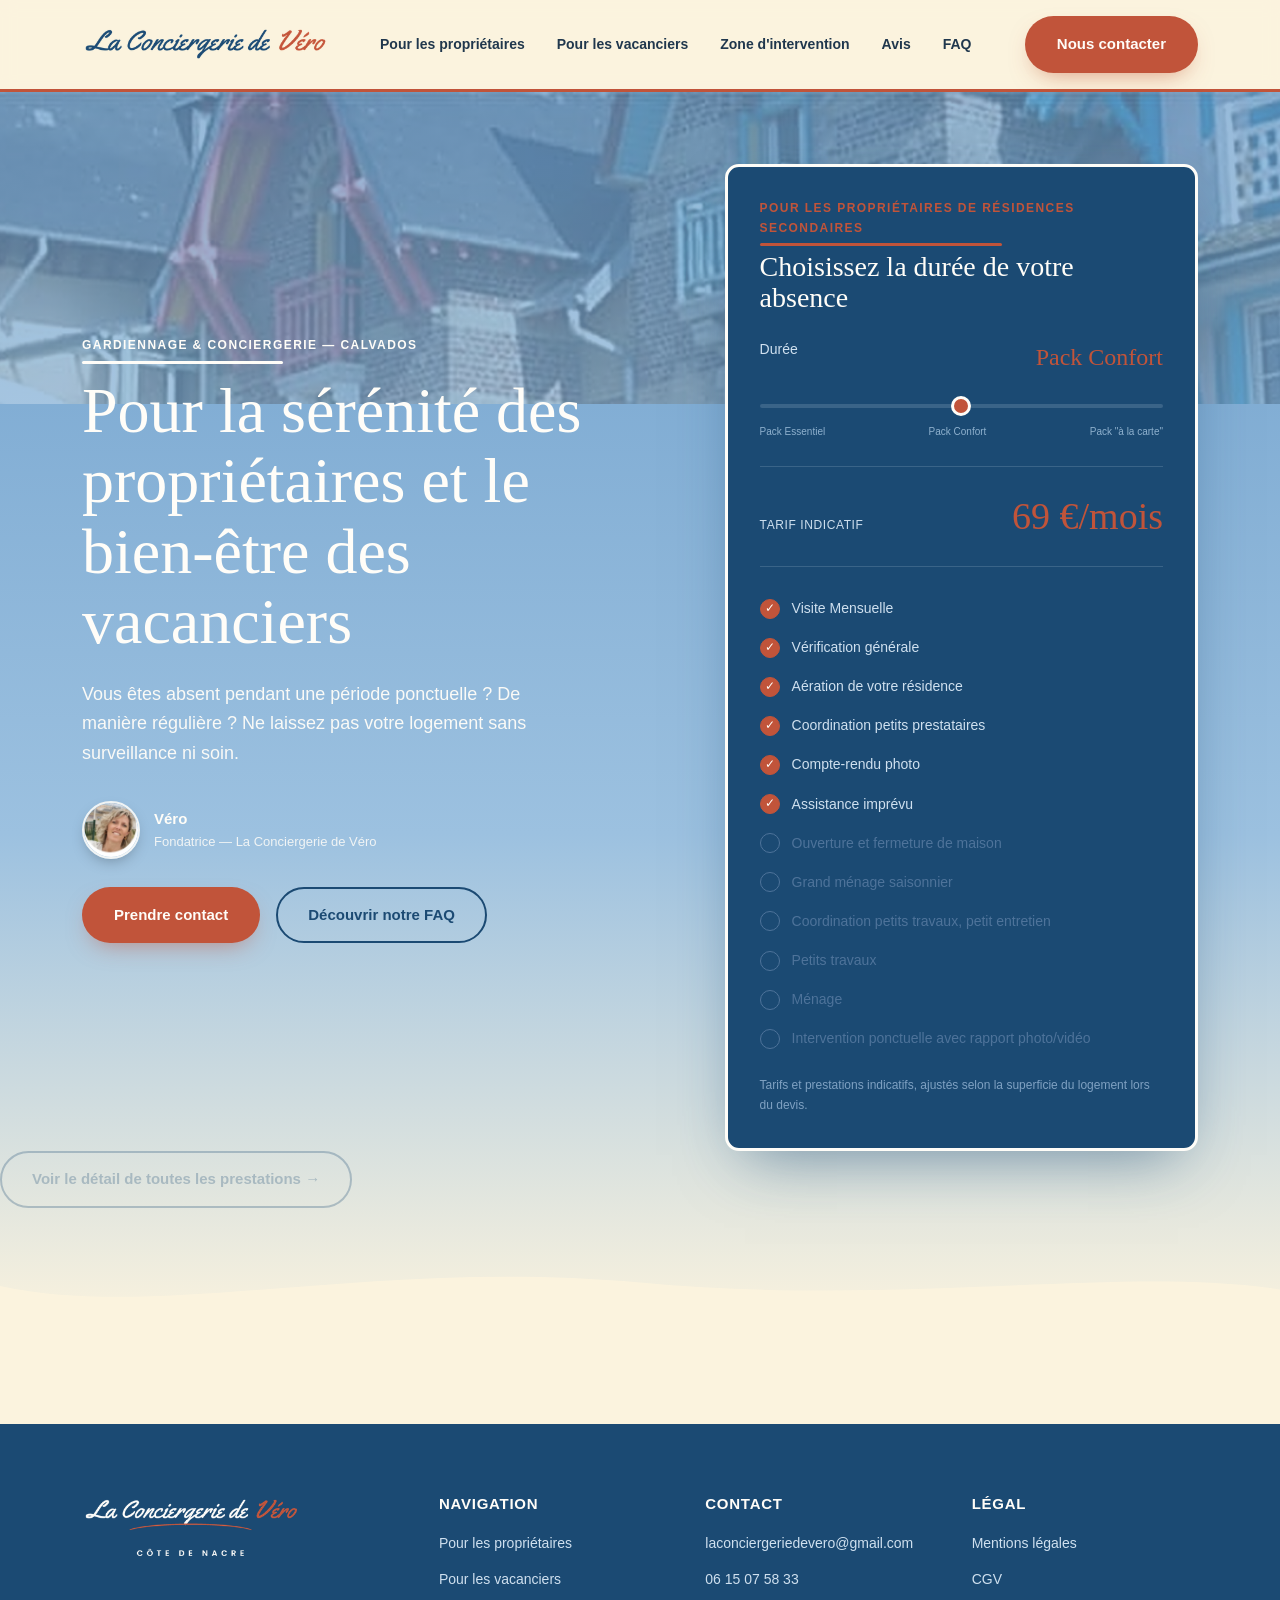
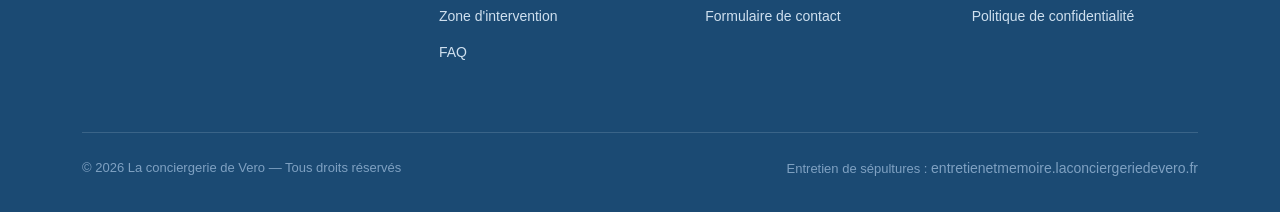
==== index.html @ 037dcdd6 "Initial push" ====
<!DOCTYPE html>
<html lang="fr">
<head>
<meta charset="UTF-8">
<meta name="viewport" content="width=device-width, initial-scale=1.0">
<title>Gardiennage de résidence secondaire en Calvados | La conciergerie de Vero</title>
<meta name="description" content="Rondes de surveillance, entretien extérieur et conciergerie pour vacanciers sur la Côte de Nacre. Ne laissez pas votre logement sans surveillance ni soin.">
<meta name="robots" content="index, follow">
<link rel="canonical" href="https://laconciergeriedevero.fr/">
<link rel="icon" href="favicon.ico" sizes="any">
<link rel="icon" type="image/png" sizes="32x32" href="img/favicon-32x32.png">
<link rel="icon" type="image/png" sizes="16x16" href="img/favicon-16x16.png">
<link rel="apple-touch-icon" href="img/apple-touch-icon.png">
<meta name="theme-color" content="#1B4A73">
<meta property="og:type" content="website">
<meta property="og:site_name" content="La conciergerie de Vero">
<meta property="og:locale" content="fr_FR">
<meta property="og:title" content="Gardiennage de résidence secondaire en Calvados | La conciergerie de Vero">
<meta property="og:description" content="Rondes de surveillance, entretien extérieur et conciergerie pour vacanciers sur la Côte de Nacre. Ne laissez pas votre logement sans surveillance ni soin.">
<meta property="og:url" content="https://laconciergeriedevero.fr/">
<meta property="og:image" content="https://laconciergeriedevero.fr/img/og-image.jpg">
<meta property="og:image:width" content="1200">
<meta property="og:image:height" content="630">
<meta name="twitter:card" content="summary_large_image">
<meta name="twitter:title" content="Gardiennage de résidence secondaire en Calvados | La conciergerie de Vero">
<meta name="twitter:description" content="Rondes de surveillance, entretien extérieur et conciergerie pour vacanciers sur la Côte de Nacre. Ne laissez pas votre logement sans surveillance ni soin.">
<meta name="twitter:image" content="https://laconciergeriedevero.fr/img/og-image.jpg">
<link rel="preconnect" href="https://fonts.googleapis.com">
<link rel="preconnect" href="https://fonts.gstatic.com" crossorigin>
<!--<link href="https://fonts.googleapis.com/css2?family=Yellowtail&family=Poppins:wght@400;500;600;700;800&display=swap" rel="stylesheet">!-->
<link rel="stylesheet" href="css/style.css">
<script type="application/ld+json">
{
  "@context": "https://schema.org",
  "@type": "LocalBusiness",
  "@id": "https://laconciergeriedevero.fr/#business",
  "name": "La conciergerie de Vero",
  "description": "Gardiennage, surveillance et entretien de résidences secondaires, et services de conciergerie pour vacanciers sur la Côte de Nacre, Calvados.",
  "url": "https://laconciergeriedevero.fr/",
  "telephone": "+33615075833",
  "email": "laconciergeriedevero@gmail.com",
  "image": "https://laconciergeriedevero.fr/img/og-image.jpg",
  "priceRange": "€€",
  "areaServed": [
    {
      "@type": "GeoCircle",
      "geoMidpoint": {
        "@type": "GeoCoordinates",
        "latitude": 49.2942,
        "longitude": -0.3783
      },
      "geoRadius": "20000"
    },
    {
      "@type": "City",
      "name": "Douvres-la-Délivrande"
    },
    {
      "@type": "City",
      "name": "Caen"
    },
    {
      "@type": "City",
      "name": "Luc-sur-Mer"
    },
    {
      "@type": "City",
      "name": "Langrune-sur-Mer"
    },
    {
      "@type": "City",
      "name": "Ouistreham"
    },
    {
      "@type": "City",
      "name": "Lion-sur-Mer"
    }
  ],
  "geo": {
    "@type": "GeoCoordinates",
    "latitude": 49.2942,
    "longitude": -0.3783
  }
}
</script>
<script type="application/ld+json">
{
  "@context": "https://schema.org",
  "@type": "Service",
  "serviceType": "Gardiennage et conciergerie de résidences secondaires",
  "provider": {
    "@id": "https://laconciergeriedevero.fr/#business"
  },
  "areaServed": {
    "@type": "AdministrativeArea",
    "name": "Calvados"
  },
  "hasOfferCatalog": {
    "@type": "OfferCatalog",
    "name": "Prestations de gardiennage et conciergerie",
    "itemListElement": [
      {
        "@type": "Offer",
        "priceCurrency": "EUR",
        "price": "39",
        "priceSpecification": {
          "@type": "UnitPriceSpecification",
          "price": "39",
          "priceCurrency": "EUR",
          "unitText": "mois"
        },
        "itemOffered": {
          "@type": "Service",
          "name": "Pack Essentiel",
          "description": "Visite mensuelle, vérification générale et aération de la résidence."
        }
      },
      {
        "@type": "Offer",
        "priceCurrency": "EUR",
        "price": "69",
        "priceSpecification": {
          "@type": "UnitPriceSpecification",
          "price": "69",
          "priceCurrency": "EUR",
          "unitText": "mois"
        },
        "itemOffered": {
          "@type": "Service",
          "name": "Pack Confort",
          "description": "Coordination de petits prestataires, compte-rendu photo et assistance en cas d'imprévu."
        }
      },
      {
        "@type": "Offer",
        "itemOffered": {
          "@type": "Service",
          "name": "Pack \"à la carte\"",
          "description": "Ouverture et fermeture de maison, grand ménage saisonnier, petits travaux et interventions ponctuelles avec rapport photo/vidéo."
        }
      }
    ]
  }
}
</script>
</head>
<body>

<header>
  <nav>
    <a href="index.html" class="logo"><img src="img/logo-header.png" alt="La Conciergerie de Véro" width="401" height="59"></a>
    <ul class="nav-links">
      <li><a href="pages/proprios.html">Pour les propriétaires</a></li>
      <li><a href="pages/vacanciers.html">Pour les vacanciers</a></li>
      <li><a href="pages/zone-intervention.html">Zone d'intervention</a></li>
      <li><a href="pages/avis.html">Avis</a></li>
      <li><a href="pages/faq.html">FAQ</a></li>
    </ul>
    <div class="nav-cta">
      <a href="pages/contact.html" class="btn btn-primary">Nous contacter</a>
    </div>
    <button class="burger" aria-label="Menu">☰</button>
  </nav>
</header>

<section class="hero">
  <div class="wrap">
    <div data-reveal>
      <span class="eyebrow">Gardiennage & conciergerie — Calvados</span>
      <h1>Pour la sérénité des propriétaires
et le bien-être des vacanciers
</h1>
      <p class="lead">Vous êtes absent pendant une période ponctuelle ? De manière régulière ? Ne laissez pas votre logement sans surveillance ni soin.</p>
      <div class="hero-signature">
        <img src="img/vero-photo.png" alt="Véro, fondatrice de la Conciergerie de Véro" width="58" height="58" loading="lazy">
        <div>
          <b>Véro</b>
          <span>Fondatrice — La Conciergerie de Véro</span>
        </div>
      </div>
      <div class="hero-actions">
        <a href="pages/contact.html" class="btn btn-primary">Prendre contact</a>
        <a href="pages/faq.html" class="btn btn-ghost">Découvrir notre FAQ</a>
      </div>
    </div>

    <div data-reveal>
      <div class="config-card">
        <span class="eyebrow">Pour les propriétaires de résidences secondaires</span>
        <h3>Choisissez la durée de votre absence</h3>

        <div class="duration-row">
          <label>Durée <b id="durationVal">1 semaine</b></label>
          <input type="range" id="durationRange" min="0" max="2" step="1" value="1">
          <div class="duration-ticks">
            <span>Pack Essentiel</span><span>Pack Confort</span><span>Pack "à la carte"</span>
          </div>
        </div>

        <div class="config-price">
          <span>Tarif indicatif</span>
          <b id="priceVal">89 €</b>
        </div>

        <ul class="check-list" id="checkList">
          <li data-tier="0"><span class="check">✓</span>Visite Mensuelle</li>
          <li data-tier="0"><span class="check">✓</span>Vérification générale</li>
          <li data-tier="0"><span class="check">✓</span>Aération de votre résidence</li>
          <li data-tier="1"><span class="check">✓</span>Coordination petits prestataires</li>
          <li data-tier="1"><span class="check">✓</span>Compte-rendu photo</li>
          <li data-tier="1"><span class="check">✓</span>Assistance imprévu</li>
          <li data-tier="2"><span class="check">✓</span>Ouverture et fermeture de maison</li>
		  <li data-tier="2"><span class="check">✓</span>Grand ménage saisonnier</li>
		  <li data-tier="2"><span class="check">✓</span>Coordination petits travaux, petit entretien</li>
		  <li data-tier="2"><span class="check">✓</span>Petits travaux</li>
		  <li data-tier="2"><span class="check">✓</span>Ménage</li>
		  <li data-tier="2"><span class="check">✓</span>Intervention ponctuelle avec rapport photo/vidéo</li>
        </ul>
        <p class="config-note">Tarifs et prestations indicatifs, ajustés selon la superficie du logement lors du devis.</p>
      </div>
    </div>
  </div>
  <a href="pages/proprios.html" class="btn btn-ghost">Voir le détail de toutes les prestations →</a>
</section>

<footer>
  <div class="wrap">
    <div class="foot-grid">
      <div>
        <a href="index.html" class="logo"><img src="img/logo-footer.png" alt="La Conciergerie de Véro — Côte de Nacre" width="350" height="100"></a>
      </div>
      <div>
        <h4>Navigation</h4>
        <ul>
          <li><a href="pages/proprios.html">Pour les propriétaires</a></li>
          <li><a href="pages/vacanciers.html">Pour les vacanciers</a></li>
          <li><a href="pages/zone-intervention.html">Zone d'intervention</a></li>
          <li><a href="pages/faq.html">FAQ</a></li>
        </ul>
      </div>
      <div>
        <h4>Contact</h4>
        <ul>
          <li><a href="mailto:laconciergeriedevero@gmail.com">laconciergeriedevero@gmail.com</a></li>
          <li><a href="tel:0615075833">06 15 07 58 33</a></li>
          <li><a href="pages/contact.html">Formulaire de contact</a></li>
        </ul>
      </div>
      <div>
        <h4>Légal</h4>
        <ul>
          <li><a href="#">Mentions légales</a></li>
          <li><a href="#">CGV</a></li>
          <li><a href="#">Politique de confidentialité</a></li>
        </ul>
      </div>
    </div>
    <div class="foot-bottom">
      <span>© 2026 La conciergerie de Vero — Tous droits réservés</span>
    <span>Entretien de sépultures : <a href="https://entretienetmemoire.laconciergeriedevero.fr/" style="color:inherit;">entretienetmemoire.laconciergeriedevero.fr</a></span>
    </div>
  </div>
</footer>

<script src="js/main.js"></script>
</body>
</html>
---- css/style.css ----
/* ==========================================================================
   La Conciergerie de Véro — style.css
   Design tokens : bleu ciel / sable / terracotta / marine / taupe
   Identité alignée sur la plaquette imprimée (Côte de Nacre)
   ========================================================================== */

:root{
  --marine:#1B4A73;
  --marine-light:#2C6B9E;
  --ciel:#6FA0CC;
  --ciel-light:#9CC1E0;
  --sable:#FBF3DE;
  --sable-warm:#F5E6BC;
  --terracotta:#C1543A;
  --terracotta-dark:#A8432B;
  --taupe:#A6907A;
  --texte:#20374D;
  --texte-doux:#5A7488;
  --blanc:#FFFDF8;
  --radius:14px;
  --radius-sm:8px;
  --maxw:1180px;
}

*{box-sizing:border-box; margin:0; padding:0;}
html{scroll-behavior:smooth;}
body{
  font-family:'Poppins', sans-serif;
  color:var(--texte);
  background:var(--sable);
  line-height:1.65;
  -webkit-font-smoothing:antialiased;
}
h1,h2,h3,h4{
  font-family:'Poppins', cursive;
  font-weight:400;
  line-height:1.1;
  color:var(--marine);
}
a{color:inherit; text-decoration:none;}
img{max-width:100%; display:block;}
ul{list-style:none;}

.wrap{max-width:var(--maxw); margin:0 auto; padding:0 32px;}
.eyebrow{
  font-family:'Poppins', sans-serif;
  font-weight:600;
  font-size:12px;
  letter-spacing:.12em;
  text-transform:uppercase;
  color:var(--terracotta);
  margin-bottom:12px;
  display:inline-block;
  position:relative;
  padding-bottom:8px;
}
.eyebrow::after{
  content:'';
  position:absolute; left:0; bottom:0; height:3px; width:60%;
  background:var(--terracotta);
  border-radius:4px;
}
.btn{
  display:inline-flex;
  align-items:center;
  gap:8px;
  padding:14px 30px;
  border-radius:999px;
  font-weight:600;
  font-size:15px;
  cursor:pointer;
  border:2px solid transparent;
  transition:transform .15s ease, background .2s ease, box-shadow .2s ease;
}
.btn:hover{transform:translateY(-2px);}
.btn-primary{background:var(--terracotta); color:var(--blanc); box-shadow:0 10px 24px -10px rgba(193,84,58,.6);}
.btn-primary:hover{background:var(--terracotta-dark);}
.btn-ghost{border-color:var(--marine); color:var(--marine);}
.btn-ghost:hover{background:var(--marine); color:var(--blanc);}
.btn-sm{padding:10px 20px; font-size:13px;}

/* -------- placeholder image blocks -------- */
.ph{
  background:
    repeating-linear-gradient(135deg, rgba(27,74,115,.06) 0 12px, rgba(27,74,115,.02) 12px 24px),
    linear-gradient(160deg, var(--ciel-light), var(--ciel));
  border:2px dashed rgba(27,74,115,.3);
  border-radius:var(--radius);
  display:flex;
  align-items:center;
  justify-content:center;
  text-align:center;
  color:var(--blanc);
  font-family:'Poppins', sans-serif;
  font-weight:600;
  font-size:13px;
  letter-spacing:.03em;
  text-transform:uppercase;
  min-height:200px;
  padding:16px;
}

/* -------- header / nav -------- */
header{
  position:sticky; top:0; z-index:50;
  background:rgba(251,243,222,.92);
  backdrop-filter:blur(8px);
  border-bottom:3px solid var(--terracotta);
}
nav{
  display:flex; align-items:center; justify-content:space-between;
  padding:16px 32px; max-width:var(--maxw); margin:0 auto;
}
.logo{display:inline-flex; align-items:center;}
.logo img{height:36px; width:auto; display:block;}
.nav-links{display:flex; gap:32px; font-size:14px; font-weight:600; font-family:'Poppins',sans-serif;}
.nav-links a{position:relative; padding-bottom:4px; color:var(--texte);}
.nav-links a::after{
  content:''; position:absolute; left:0; bottom:0; height:2px; width:0;
  background:var(--terracotta); transition:width .2s ease; border-radius:2px;
}
.nav-links a:hover::after, .nav-links a.active::after{width:100%;}
.nav-links a.active{color:var(--marine); font-weight:700;}
.nav-cta{display:flex; gap:12px; align-items:center;}
.burger{display:none; background:none; border:none; cursor:pointer; font-size:20px; color:var(--marine);}

/* mobile nav drawer */
.nav-links.mobile-open{
  display:flex; position:absolute; top:100%; left:0; right:0;
  flex-direction:column; background:var(--sable); border-bottom:3px solid var(--terracotta);
  padding:16px 32px; gap:0;
}
.nav-links.mobile-open a{padding:12px 0; border-bottom:1px solid var(--sable-warm);}

/* -------- breadcrumb (inner pages) -------- */
.breadcrumb{
  padding:20px 0; font-size:13px; color:var(--texte-doux); border-bottom:1px solid var(--sable-warm);
}
.breadcrumb a{color:var(--terracotta); font-weight:600;}
.breadcrumb a:hover{text-decoration:underline;}

/* -------- page header (inner pages) -------- */
.page-header{
  padding:64px 0 56px;
  background:linear-gradient(180deg, var(--ciel) 0%, var(--ciel-light) 55%, var(--sable) 100%);
  position:relative;
  overflow:hidden;
  margin-bottom:8px;
}
.page-header::before{
  content:'';
  position:absolute; inset:0;
  background-image:
    linear-gradient(180deg, rgba(111,160,204,.72) 0%, rgba(156,193,224,.72) 55%, rgba(251,243,222,.72) 100%),
    url('../img/vero-banniere.jpg');
  background-size:cover, 170% auto;
  background-position:center, center top;
  background-repeat:no-repeat, no-repeat;
  pointer-events:none;
}
.page-header .wrap{position:relative; z-index:2;}
.page-header h1{font-size:56px; max-width:640px; color:var(--blanc);}
.page-header p.lead{font-size:17px; max-width:560px; margin-top:16px; font-family:'Poppins',sans-serif;}

/* -------- hero (home) -------- */
.hero{
  padding:72px 0 120px; overflow:hidden; position:relative;
  background:linear-gradient(180deg, var(--ciel) 0%, var(--ciel-light) 60%, var(--sable) 100%);
}
.hero::before{
  content:'';
  position:absolute; inset:0;
  background-image:
    linear-gradient(180deg, rgba(111,160,204,.72) 0%, rgba(156,193,224,.72) 60%, rgba(251,243,222,.72) 100%),
    url('../img/vero-banniere.jpg');
  background-size:cover, 170% auto;
  background-position:center, center top;
  background-repeat:no-repeat, no-repeat;
  pointer-events:none;
  z-index:0;
}
.hero::after{
  content:'';
  position:absolute; left:0; right:0; bottom:0; height:70px;
  background:var(--sable);
  -webkit-mask-image:url("data:image/svg+xml,%3Csvg xmlns='http://www.w3.org/2000/svg' viewBox='0 0 1200 100' preserveAspectRatio='none'%3E%3Cpath d='M0,40 C150,90 350,0 600,35 C850,70 1050,10 1200,45 L1200,100 L0,100 Z'/%3E%3C/svg%3E");
  mask-image:url("data:image/svg+xml,%3Csvg xmlns='http://www.w3.org/2000/svg' viewBox='0 0 1200 100' preserveAspectRatio='none'%3E%3Cpath d='M0,40 C150,90 350,0 600,35 C850,70 1050,10 1200,45 L1200,100 L0,100 Z'/%3E%3C/svg%3E");
  -webkit-mask-size:100% 100%; mask-size:100% 100%;
  z-index:1;
}
.hero .wrap{display:grid; grid-template-columns:1.1fr .9fr; gap:64px; align-items:center; position:relative; z-index:2;}
.hero-signature{display:flex; align-items:center; gap:14px; margin-bottom:28px;}
.hero-signature img{
  width:58px; height:58px; border-radius:50%; object-fit:cover;
  border:2px solid rgba(255,253,248,.85);
  box-shadow:0 6px 16px -6px rgba(0,0,0,.35);
}
.hero-signature b{display:block; color:var(--blanc); font-family:'Poppins',sans-serif; font-size:15px; font-weight:700;}
.hero-signature span{display:block; color:rgba(255,253,248,.85); font-size:13px; font-family:'Poppins',sans-serif;}
.hero h1{font-size:64px; margin-bottom:22px; max-width:560px; color:var(--blanc);}
.hero p.lead{font-size:18px; color:rgba(255,253,248,.95); max-width:460px; margin-bottom:32px; font-family:'Poppins',sans-serif;}
.hero .eyebrow{color:var(--blanc);}
.hero .eyebrow::after{background:var(--blanc);}
.hero-actions{display:flex; gap:16px; margin-bottom:40px; flex-wrap:wrap;}
.hero-stats{display:flex; gap:36px;}
.stat b{font-family:'Poppins', cursive; font-size:36px; color:var(--blanc); display:block;}
.stat span{font-size:13px; color:rgba(255,253,248,.85); font-family:'Poppins',sans-serif;}

/* -------- signature: duration configurator -------- */
.config-card{
  background:var(--marine); color:var(--sable);
  border-radius:var(--radius); padding:32px;
  box-shadow:0 24px 60px -20px rgba(27,74,115,.55);
  border:3px solid var(--blanc);
}
.config-card .eyebrow{color:var(--terracotta); margin-bottom:6px;}
.config-card .eyebrow::after{background:var(--terracotta);}
.config-card h3{color:var(--blanc); font-size:28px; margin-bottom:24px;}

.duration-row{margin-bottom:8px;}
.duration-row label{
  display:flex; justify-content:space-between; font-size:14px; margin-bottom:12px; color:#CFE0EF;
  font-family:'Poppins',sans-serif;
}
.duration-row label b{color:var(--terracotta); font-family:'Poppins', cursive; font-size:24px; font-weight:400;}
input[type="range"]{
  -webkit-appearance:none; width:100%; height:4px; background:#3A6488; border-radius:2px; outline:none;
}
input[type="range"]::-webkit-slider-thumb{
  -webkit-appearance:none; width:20px; height:20px; border-radius:50%;
  background:var(--terracotta); cursor:pointer; border:3px solid var(--blanc);
}
input[type="range"]::-moz-range-thumb{
  width:20px; height:20px; border-radius:50%; background:var(--terracotta); cursor:pointer; border:3px solid var(--blanc);
}
.duration-ticks{display:flex; justify-content:space-between; font-size:10px; color:#8FB1CE; margin-top:8px; margin-bottom:26px; font-family:'Poppins',sans-serif;}

.config-price{
  display:flex; justify-content:space-between; align-items:baseline;
  border-top:1px solid #3A6488; border-bottom:1px solid #3A6488;
  padding:18px 0; margin-bottom:22px;
}
.config-price span{font-size:12px; color:#CFE0EF; text-transform:uppercase; letter-spacing:.05em; font-family:'Poppins',sans-serif;}
.config-price b{font-family:'Poppins', cursive; font-size:38px; color:var(--terracotta); font-weight:400;}

.check-list li{
  display:flex; align-items:center; gap:12px; padding:8px 0;
  font-size:14px; color:#4E739A; transition:color .3s ease; font-family:'Poppins',sans-serif;
}
.check-list li.unlocked{color:#CFE0EF;}
.check{
  width:20px; height:20px; border-radius:50%; border:1.5px solid #4E739A; flex-shrink:0;
  display:flex; align-items:center; justify-content:center; font-size:12px; color:transparent;
  transition:background .3s ease, color .3s ease, border-color .3s ease;
}
.check-list li.unlocked .check{background:var(--terracotta); border-color:var(--terracotta); color:var(--blanc);}
.config-note{font-size:12px; color:#7FA1C2; margin-top:18px; font-family:'Poppins',sans-serif;}

/* -------- section shell -------- */
section{padding:96px 0;}
.section-head{max-width:620px; margin-bottom:56px;}
.section-head h2{font-size:48px;}
.section-head p{color:var(--texte-doux); font-size:17px; margin-top:14px; font-family:'Poppins',sans-serif;}
.alt{background:var(--sable-warm);}
.section-foot{margin-top:40px;}

/* -------- services -------- */
.services-grid{display:grid; grid-template-columns:repeat(4,1fr); gap:24px;}
.services-grid.cols-2{grid-template-columns:repeat(2,1fr);}
.service-card{
  background:var(--blanc); border:1px solid var(--sable-warm); border-radius:var(--radius);
  padding:28px; transition:border-color .2s ease, transform .2s ease, box-shadow .2s ease;
  box-shadow:0 8px 24px -16px rgba(27,74,115,.25);
}
.service-card:hover{border-color:var(--terracotta); transform:translateY(-4px); box-shadow:0 16px 32px -16px rgba(193,84,58,.3);}
.service-card .ph{height:140px; margin-bottom:22px;}
.service-card h3{font-size:26px; margin-bottom:10px; color:var(--marine);}
.service-card p{color:var(--texte-doux); font-size:14px; font-family:'Poppins',sans-serif;}
.service-card .details{list-style:none; margin-top:16px; padding-top:16px; border-top:1px dashed var(--sable-warm);}
.service-card .details li{font-size:13px; color:var(--texte-doux); padding:4px 0; display:flex; gap:8px; font-family:'Poppins',sans-serif;}
.service-card .details li::before{content:'●'; color:var(--terracotta); font-size:8px; margin-top:5px;}

/* -------- process — real numbered sequence -------- */
.process{display:grid; grid-template-columns:repeat(4,1fr); gap:24px;}
.step{position:relative; padding-top:8px;}
.step .num{
  font-family:'Poppins', cursive; font-size:56px; color:var(--ciel); font-weight:400;
  display:block; margin-bottom:12px; line-height:1;
}
.step h4{font-size:22px; margin-bottom:8px; color:var(--marine);}
.step p{font-size:14px; color:var(--texte-doux); font-family:'Poppins',sans-serif;}

/* -------- coverage / zone -------- */
.coverage .wrap{display:grid; grid-template-columns:.9fr 1.1fr; gap:56px; align-items:center;}
.coverage .ph{aspect-ratio:1/1;}
.zone-list{display:flex; flex-wrap:wrap; gap:10px; margin-top:24px;}
.zone-list span{
  background:var(--blanc); border:1px solid var(--sable-warm); color:var(--marine); font-weight:600;
  padding:7px 16px; border-radius:20px; font-size:13px; font-family:'Poppins',sans-serif;
}
.zone-table{width:100%; border-collapse:collapse; margin-top:32px;}
.zone-table th, .zone-table td{
  text-align:left; padding:12px 16px; border-bottom:1px solid var(--sable-warm); font-size:14px; font-family:'Poppins',sans-serif;
}
.zone-table th{color:var(--marine); font-weight:700; font-size:12px; text-transform:uppercase; letter-spacing:.04em;}

/* -------- testimonials -------- */
.testi-grid{display:grid; grid-template-columns:repeat(3,1fr); gap:28px;}
.testi{
  background:var(--blanc); border:1px solid var(--sable-warm); border-radius:var(--radius);
  padding:28px; box-shadow:0 8px 24px -16px rgba(27,74,115,.25);
}
.testi .stars{color:var(--terracotta); letter-spacing:2px; margin-bottom:14px; font-size:14px;}
.testi p{font-size:15px; color:var(--texte-doux); margin-bottom:18px; font-style:italic; font-family:'Poppins',sans-serif;}
.testi .who{display:flex; align-items:center; gap:12px;}
.avatar {
    width: 45px;
    aspect-ratio: 1;
    border-radius: 50%;
    background:
        radial-gradient(circle at center 34%, var(--ciel) 0 15%, transparent 16%),
        radial-gradient(ellipse 60% 42% at center 82%, var(--ciel) 0 50%, transparent 51%),
        linear-gradient(var(--sable), var(--sable-warm));
}
.who b{font-size:14px; display:block; color:var(--marine); font-family:'Poppins',sans-serif; font-weight:600;}
.who span{font-size:12px; color:var(--texte-doux); font-family:'Poppins',sans-serif;}

/* -------- faq -------- */
.faq{max-width:760px; margin:0 auto;}
.faq.left{margin:0;}
.faq-item{border-bottom:1px solid var(--sable-warm);}
.faq-item button{
  width:100%; text-align:left; background:none; border:none; cursor:pointer;
  padding:22px 0; display:flex; justify-content:space-between; align-items:center; gap:16px;
  font-family:'Poppins', cursive; font-size:26px; color:var(--marine); font-weight:400;
}
.faq-item .plus{font-size:22px; color:var(--terracotta); transition:transform .2s ease; flex-shrink:0; font-family:'Poppins',sans-serif;}
.faq-item.open .plus{transform:rotate(45deg);}
.faq-item .a{max-height:0; overflow:hidden; transition:max-height .3s ease;}
.faq-item.open .a{max-height:240px; padding-bottom:22px;}
.faq-item .a p{color:var(--texte-doux); font-size:15px; max-width:640px; font-family:'Poppins',sans-serif;}

/* -------- contact form -------- */
.contact-grid{display:grid; grid-template-columns:1fr 1fr; gap:56px;}
.form-field{margin-bottom:20px;}
.form-field label{display:block; font-size:13px; font-weight:600; margin-bottom:8px; color:var(--marine); font-family:'Poppins',sans-serif;}
.form-field input, .form-field select, .form-field textarea{
  width:100%; padding:12px 14px; border:1px solid var(--sable-warm); border-radius:var(--radius-sm);
  background:var(--blanc); font-family:'Poppins',sans-serif; font-size:14px; color:var(--texte);
}
.form-field textarea{resize:vertical; min-height:120px;}
.form-field input:focus, .form-field select:focus, .form-field textarea:focus{outline:2px solid var(--ciel); outline-offset:1px;}
.contact-info-card{
  background:var(--blanc); border:1px solid var(--sable-warm); border-radius:var(--radius); padding:32px;
  box-shadow:0 8px 24px -16px rgba(27,74,115,.25);
}
.contact-info-card .item{display:flex; gap:14px; margin-bottom:20px;}
.contact-info-card .item:last-child{margin-bottom:0;}
.contact-info-card .item b{display:block; font-size:14px; margin-bottom:2px; color:var(--marine); font-family:'Poppins',sans-serif;}
.contact-info-card .item span{font-size:13px; color:var(--texte-doux); font-family:'Poppins',sans-serif;}

/* -------- cta band -------- */
.cta-band{
  background:var(--marine); color:var(--sable); border-radius:var(--radius);
  padding:64px; text-align:center; margin:0 32px;
  border:3px solid var(--terracotta);
}
.cta-band h2{color:var(--blanc); font-size:44px; margin-bottom:16px;}
.cta-band p{color:#CFE0EF; max-width:480px; margin:0 auto 32px; font-family:'Poppins',sans-serif;}
.cta-band .btn-primary{background:var(--terracotta); color:var(--blanc);}
.cta-band .btn-primary:hover{background:var(--terracotta-dark);}
.cta-band .btn-ghost{border-color:#CFE0EF; color:var(--blanc);}
.cta-band .btn-ghost:hover{background:rgba(255,255,255,.1); color:var(--blanc);}

/* -------- footer -------- */
footer{background:var(--marine); color:var(--sable); padding:72px 0 32px; margin-top:96px;}
.foot-grid{display:grid; grid-template-columns:1.4fr 1fr 1fr 1fr; gap:40px; margin-bottom:56px;}
footer h4{color:var(--blanc); font-size:15px; margin-bottom:18px; font-family:'Poppins',sans-serif; font-weight:600; text-transform:uppercase; letter-spacing:.05em;}
footer .logo{margin-bottom:18px;}
footer .logo img{height:62px;}
footer p{color:#9FBBD4; font-size:14px; font-family:'Poppins',sans-serif;}
footer li{margin-bottom:10px;}
footer a{color:#CFE0EF; font-size:14px; font-family:'Poppins',sans-serif;}
footer a:hover{color:var(--terracotta);}
.foot-bottom{
  border-top:1px solid #3A6488; padding-top:24px; display:flex;
  justify-content:space-between; font-size:13px; color:#7FA1C2; flex-wrap:wrap; gap:12px; font-family:'Poppins',sans-serif;
}

/* -------- reveal on scroll -------- */
[data-reveal]{opacity:0; transform:translateY(16px); transition:opacity .6s ease, transform .6s ease;}
[data-reveal].in{opacity:1; transform:translateY(0);}
@media (prefers-reduced-motion: reduce){
  [data-reveal]{opacity:1; transform:none; transition:none;}
  html{scroll-behavior:auto;}
}

/* -------- responsive -------- */
@media (max-width:900px){
  .nav-links:not(.mobile-open), .nav-cta .btn-ghost{display:none;}
  .burger{display:block;}
  .hero .wrap{grid-template-columns:1fr; gap:48px;}
  .hero h1{font-size:44px;}
  .page-header h1{font-size:40px;}
  .services-grid{grid-template-columns:repeat(2,1fr);}
  .services-grid.cols-2{grid-template-columns:1fr;}
  .process, .testi-grid{grid-template-columns:1fr;}
  .coverage .wrap{grid-template-columns:1fr;}
  .foot-grid{grid-template-columns:1fr 1fr;}
  .cta-band{padding:40px 24px; margin:0 16px;}
  .cta-band h2{font-size:34px;}
  .contact-grid{grid-template-columns:1fr; gap:40px;}
  .section-head h2{font-size:36px;}
}
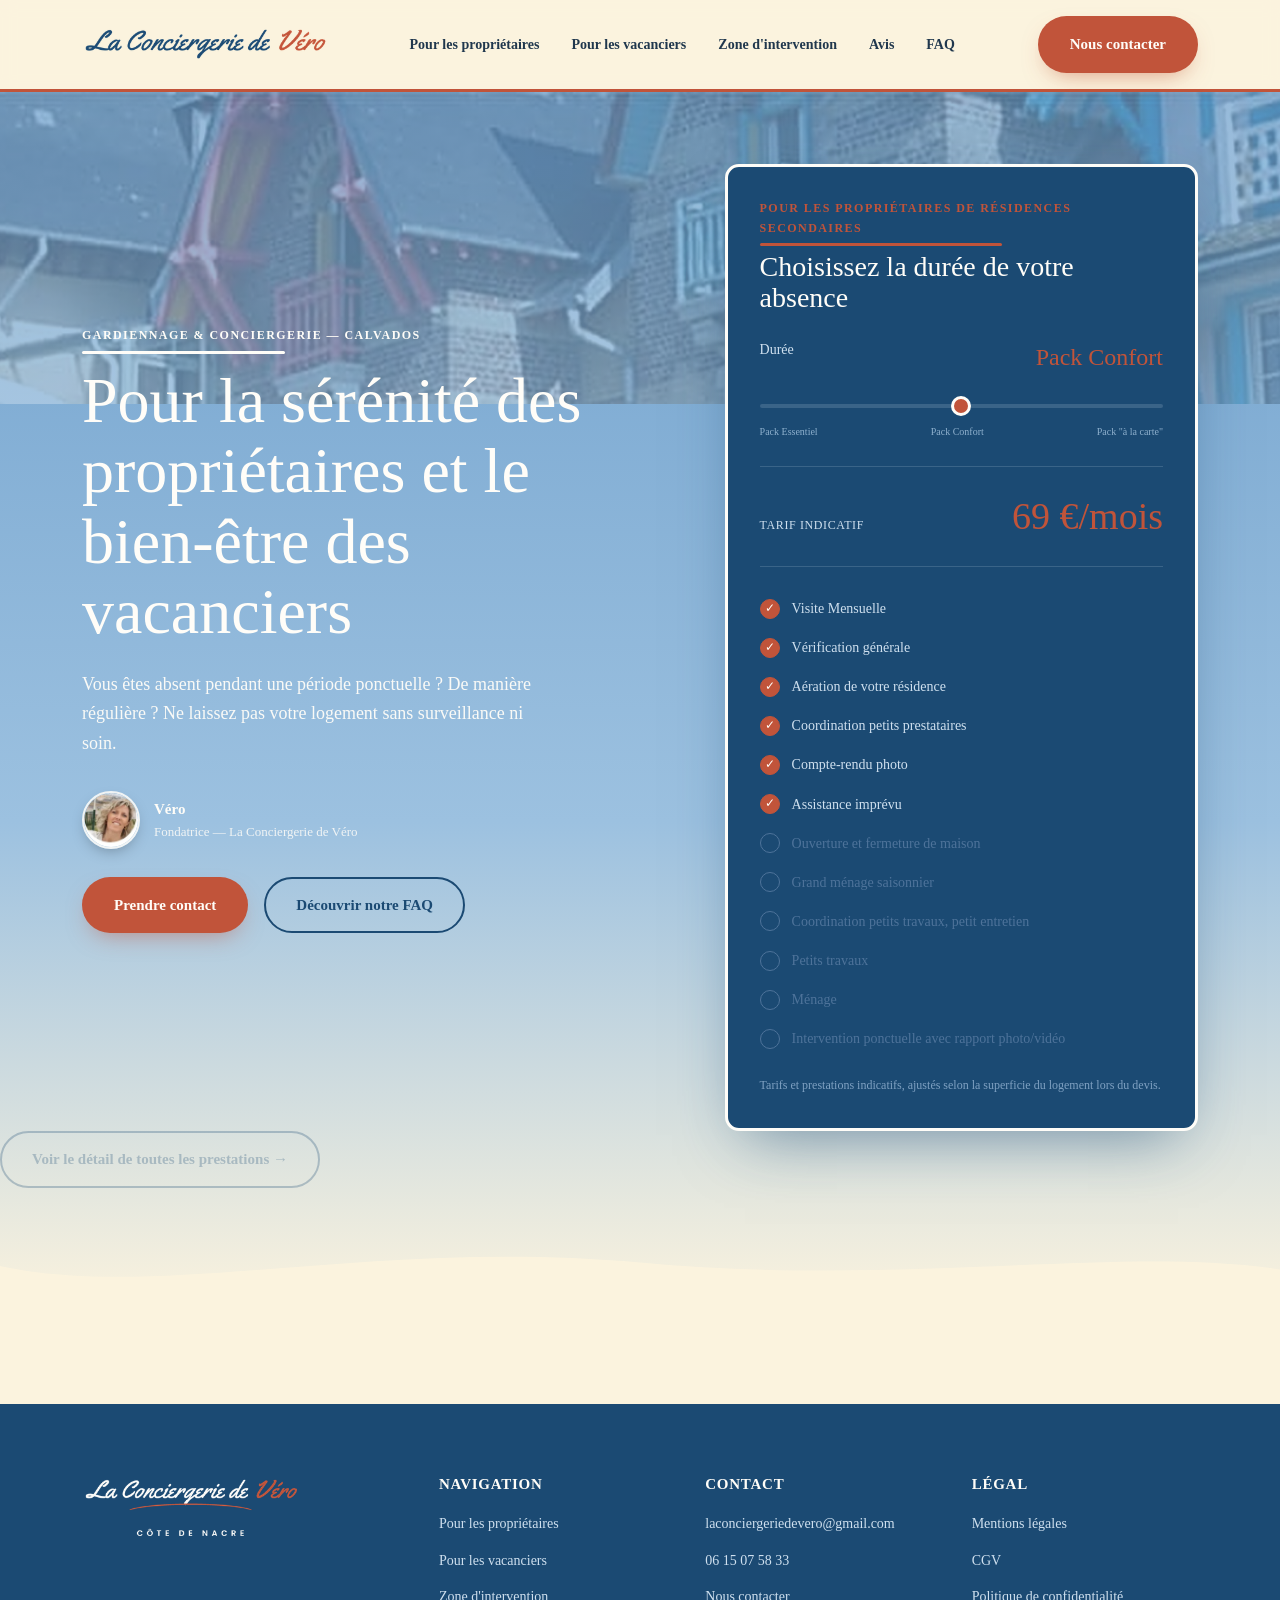
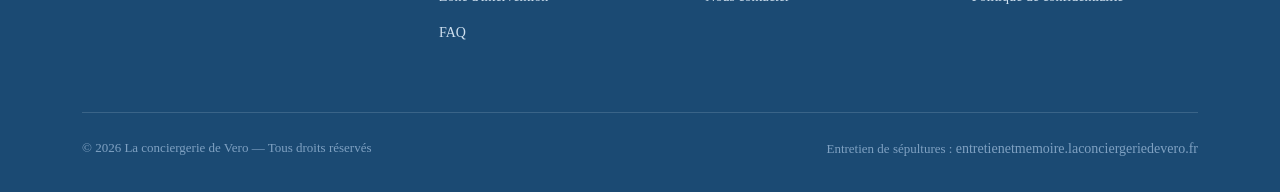
==== commit 1a79f5e9: "SEO Patch" ====
--- a/index.html
+++ b/index.html
@@ -3,8 +3,8 @@
 <head>
 <meta charset="UTF-8">
 <meta name="viewport" content="width=device-width, initial-scale=1.0">
-<title>Gardiennage de résidence secondaire en Calvados | La conciergerie de Vero</title>
-<meta name="description" content="Rondes de surveillance, entretien extérieur et conciergerie pour vacanciers sur la Côte de Nacre. Ne laissez pas votre logement sans surveillance ni soin.">
+<title>Conciergerie et gardiennage de résidence secondaire en Calvados | La conciergerie de Vero</title>
+<meta name="description" content="Conciergerie et gardiennage en Calvados : rondes de surveillance, entretien extérieur et conciergerie pour vacanciers sur la Côte de Nacre. Ne laissez pas votre logement sans surveillance ni soin.">
 <meta name="robots" content="index, follow">
 <link rel="canonical" href="https://laconciergeriedevero.fr/">
 <link rel="icon" href="favicon.ico" sizes="any">
@@ -15,15 +15,15 @@
 <meta property="og:type" content="website">
 <meta property="og:site_name" content="La conciergerie de Vero">
 <meta property="og:locale" content="fr_FR">
-<meta property="og:title" content="Gardiennage de résidence secondaire en Calvados | La conciergerie de Vero">
-<meta property="og:description" content="Rondes de surveillance, entretien extérieur et conciergerie pour vacanciers sur la Côte de Nacre. Ne laissez pas votre logement sans surveillance ni soin.">
+<meta property="og:title" content="Conciergerie et gardiennage de résidence secondaire en Calvados | La conciergerie de Vero">
+<meta property="og:description" content="Conciergerie et gardiennage en Calvados : rondes de surveillance, entretien extérieur et conciergerie pour vacanciers sur la Côte de Nacre. Ne laissez pas votre logement sans surveillance ni soin.">
 <meta property="og:url" content="https://laconciergeriedevero.fr/">
 <meta property="og:image" content="https://laconciergeriedevero.fr/img/og-image.jpg">
 <meta property="og:image:width" content="1200">
 <meta property="og:image:height" content="630">
 <meta name="twitter:card" content="summary_large_image">
-<meta name="twitter:title" content="Gardiennage de résidence secondaire en Calvados | La conciergerie de Vero">
-<meta name="twitter:description" content="Rondes de surveillance, entretien extérieur et conciergerie pour vacanciers sur la Côte de Nacre. Ne laissez pas votre logement sans surveillance ni soin.">
+<meta name="twitter:title" content="Conciergerie et gardiennage de résidence secondaire en Calvados | La conciergerie de Vero">
+<meta name="twitter:description" content="Conciergerie et gardiennage en Calvados : rondes de surveillance, entretien extérieur et conciergerie pour vacanciers sur la Côte de Nacre. Ne laissez pas votre logement sans surveillance ni soin.">
 <meta name="twitter:image" content="https://laconciergeriedevero.fr/img/og-image.jpg">
 <link rel="preconnect" href="https://fonts.googleapis.com">
 <link rel="preconnect" href="https://fonts.gstatic.com" crossorigin>
@@ -80,6 +80,11 @@
     "@type": "GeoCoordinates",
     "latitude": 49.2942,
     "longitude": -0.3783
+  },
+  "subOrganization": {
+    "@type": "Organization",
+    "name": "Entretien et Mémoire",
+    "url": "https://entretienetmemoire.laconciergeriedevero.fr/"
   }
 }
 </script>
@@ -145,11 +150,12 @@
 </script>
 </head>
 <body>
+<a class="skip-link" href="#contenu">Aller au contenu</a>
 
 <header>
   <nav>
     <a href="index.html" class="logo"><img src="img/logo-header.png" alt="La Conciergerie de Véro" width="401" height="59"></a>
-    <ul class="nav-links">
+    <ul class="nav-links" id="menu-principal">
       <li><a href="pages/proprios.html">Pour les propriétaires</a></li>
       <li><a href="pages/vacanciers.html">Pour les vacanciers</a></li>
       <li><a href="pages/zone-intervention.html">Zone d'intervention</a></li>
@@ -159,9 +165,10 @@
     <div class="nav-cta">
       <a href="pages/contact.html" class="btn btn-primary">Nous contacter</a>
     </div>
-    <button class="burger" aria-label="Menu">☰</button>
+    <button class="burger" aria-label="Menu" aria-expanded="false" aria-controls="menu-principal">☰</button>
   </nav>
 </header>
+<main id="contenu">
 
 <section class="hero">
   <div class="wrap">
@@ -172,7 +179,7 @@
 </h1>
       <p class="lead">Vous êtes absent pendant une période ponctuelle ? De manière régulière ? Ne laissez pas votre logement sans surveillance ni soin.</p>
       <div class="hero-signature">
-        <img src="img/vero-photo.png" alt="Véro, fondatrice de la Conciergerie de Véro" width="58" height="58" loading="lazy">
+        <picture><source srcset="img/vero-photo-116.webp" type="image/webp"><img src="img/vero-photo-116.png" alt="Véro, fondatrice de la Conciergerie de Véro" width="58" height="58" loading="lazy" decoding="async"></picture>
         <div>
           <b>Véro</b>
           <span>Fondatrice — La Conciergerie de Véro</span>
@@ -190,7 +197,7 @@
         <h3>Choisissez la durée de votre absence</h3>
 
         <div class="duration-row">
-          <label>Durée <b id="durationVal">1 semaine</b></label>
+          <label>Durée <b id="durationVal">Pack Confort</b></label>
           <input type="range" id="durationRange" min="0" max="2" step="1" value="1">
           <div class="duration-ticks">
             <span>Pack Essentiel</span><span>Pack Confort</span><span>Pack "à la carte"</span>
@@ -199,7 +206,7 @@
 
         <div class="config-price">
           <span>Tarif indicatif</span>
-          <b id="priceVal">89 €</b>
+          <b id="priceVal">69 €/mois</b>
         </div>
 
         <ul class="check-list" id="checkList">
@@ -223,6 +230,7 @@
   <a href="pages/proprios.html" class="btn btn-ghost">Voir le détail de toutes les prestations →</a>
 </section>
 
+</main>
 <footer>
   <div class="wrap">
     <div class="foot-grid">
@@ -243,7 +251,7 @@
         <ul>
           <li><a href="mailto:laconciergeriedevero@gmail.com">laconciergeriedevero@gmail.com</a></li>
           <li><a href="tel:0615075833">06 15 07 58 33</a></li>
-          <li><a href="pages/contact.html">Formulaire de contact</a></li>
+          <li><a href="pages/contact.html">Nous contacter</a></li>
         </ul>
       </div>
       <div>
--- a/css/style.css
+++ b/css/style.css
@@ -25,7 +25,7 @@
 *{box-sizing:border-box; margin:0; padding:0;}
 html{scroll-behavior:smooth;}
 body{
-  font-family:'Poppins', sans-serif;
+  font-family:'Poppins', cursive;
   color:var(--texte);
   background:var(--sable);
   line-height:1.65;
@@ -43,7 +43,7 @@
 
 .wrap{max-width:var(--maxw); margin:0 auto; padding:0 32px;}
 .eyebrow{
-  font-family:'Poppins', sans-serif;
+  font-family:'Poppins', cursive;
   font-weight:600;
   font-size:12px;
   letter-spacing:.12em;
@@ -91,7 +91,7 @@
   justify-content:center;
   text-align:center;
   color:var(--blanc);
-  font-family:'Poppins', sans-serif;
+  font-family:'Poppins', cursive;
   font-weight:600;
   font-size:13px;
   letter-spacing:.03em;
@@ -113,7 +113,7 @@
 }
 .logo{display:inline-flex; align-items:center;}
 .logo img{height:36px; width:auto; display:block;}
-.nav-links{display:flex; gap:32px; font-size:14px; font-weight:600; font-family:'Poppins',sans-serif;}
+.nav-links{display:flex; gap:32px; font-size:14px; font-weight:600; font-family:'Poppins',cursive;}
 .nav-links a{position:relative; padding-bottom:4px; color:var(--texte);}
 .nav-links a::after{
   content:''; position:absolute; left:0; bottom:0; height:2px; width:0;
@@ -160,7 +160,7 @@
 }
 .page-header .wrap{position:relative; z-index:2;}
 .page-header h1{font-size:56px; max-width:640px; color:var(--blanc);}
-.page-header p.lead{font-size:17px; max-width:560px; margin-top:16px; font-family:'Poppins',sans-serif;}
+.page-header p.lead{font-size:17px; max-width:560px; margin-top:16px; font-family:'Poppins',cursive;}
 
 /* -------- hero (home) -------- */
 .hero{
@@ -195,18 +195,18 @@
   border:2px solid rgba(255,253,248,.85);
   box-shadow:0 6px 16px -6px rgba(0,0,0,.35);
 }
-.hero-signature b{display:block; color:var(--blanc); font-family:'Poppins',sans-serif; font-size:15px; font-weight:700;}
-.hero-signature span{display:block; color:rgba(255,253,248,.85); font-size:13px; font-family:'Poppins',sans-serif;}
+.hero-signature b{display:block; color:var(--blanc); font-family:'Poppins',cursive; font-size:15px; font-weight:700;}
+.hero-signature span{display:block; color:rgba(255,253,248,.85); font-size:13px; font-family:'Poppins',cursive;}
 .hero h1{font-size:64px; margin-bottom:22px; max-width:560px; color:var(--blanc);}
-.hero p.lead{font-size:18px; color:rgba(255,253,248,.95); max-width:460px; margin-bottom:32px; font-family:'Poppins',sans-serif;}
+.hero p.lead{font-size:18px; color:rgba(255,253,248,.95); max-width:460px; margin-bottom:32px; font-family:'Poppins',cursive;}
 .hero .eyebrow{color:var(--blanc);}
 .hero .eyebrow::after{background:var(--blanc);}
 .hero-actions{display:flex; gap:16px; margin-bottom:40px; flex-wrap:wrap;}
 .hero-stats{display:flex; gap:36px;}
 .stat b{font-family:'Poppins', cursive; font-size:36px; color:var(--blanc); display:block;}
-.stat span{font-size:13px; color:rgba(255,253,248,.85); font-family:'Poppins',sans-serif;}
-
-/* -------- signature: duration configurator -------- */
+.stat span{font-size:13px; color:rgba(255,253,248,.85); font-family:'Poppins',cursive;}
+
+/* -------- signature: duration curator -------- */
 .config-card{
   background:var(--marine); color:var(--sable);
   border-radius:var(--radius); padding:32px;
@@ -220,7 +220,7 @@
 .duration-row{margin-bottom:8px;}
 .duration-row label{
   display:flex; justify-content:space-between; font-size:14px; margin-bottom:12px; color:#CFE0EF;
-  font-family:'Poppins',sans-serif;
+  font-family:'Poppins',cursive;
 }
 .duration-row label b{color:var(--terracotta); font-family:'Poppins', cursive; font-size:24px; font-weight:400;}
 input[type="range"]{
@@ -233,19 +233,19 @@
 input[type="range"]::-moz-range-thumb{
   width:20px; height:20px; border-radius:50%; background:var(--terracotta); cursor:pointer; border:3px solid var(--blanc);
 }
-.duration-ticks{display:flex; justify-content:space-between; font-size:10px; color:#8FB1CE; margin-top:8px; margin-bottom:26px; font-family:'Poppins',sans-serif;}
+.duration-ticks{display:flex; justify-content:space-between; font-size:10px; color:#8FB1CE; margin-top:8px; margin-bottom:26px; font-family:'Poppins',cursive;}
 
 .config-price{
   display:flex; justify-content:space-between; align-items:baseline;
   border-top:1px solid #3A6488; border-bottom:1px solid #3A6488;
   padding:18px 0; margin-bottom:22px;
 }
-.config-price span{font-size:12px; color:#CFE0EF; text-transform:uppercase; letter-spacing:.05em; font-family:'Poppins',sans-serif;}
+.config-price span{font-size:12px; color:#CFE0EF; text-transform:uppercase; letter-spacing:.05em; font-family:'Poppins',cursive;}
 .config-price b{font-family:'Poppins', cursive; font-size:38px; color:var(--terracotta); font-weight:400;}
 
 .check-list li{
   display:flex; align-items:center; gap:12px; padding:8px 0;
-  font-size:14px; color:#4E739A; transition:color .3s ease; font-family:'Poppins',sans-serif;
+  font-size:14px; color:#4E739A; transition:color .3s ease; font-family:'Poppins',cursive;
 }
 .check-list li.unlocked{color:#CFE0EF;}
 .check{
@@ -254,13 +254,13 @@
   transition:background .3s ease, color .3s ease, border-color .3s ease;
 }
 .check-list li.unlocked .check{background:var(--terracotta); border-color:var(--terracotta); color:var(--blanc);}
-.config-note{font-size:12px; color:#7FA1C2; margin-top:18px; font-family:'Poppins',sans-serif;}
+.config-note{font-size:12px; color:#7FA1C2; margin-top:18px; font-family:'Poppins',cursive;}
 
 /* -------- section shell -------- */
 section{padding:96px 0;}
 .section-head{max-width:620px; margin-bottom:56px;}
 .section-head h2{font-size:48px;}
-.section-head p{color:var(--texte-doux); font-size:17px; margin-top:14px; font-family:'Poppins',sans-serif;}
+.section-head p{color:var(--texte-doux); font-size:17px; margin-top:14px; font-family:'Poppins',cursive;}
 .alt{background:var(--sable-warm);}
 .section-foot{margin-top:40px;}
 
@@ -275,9 +275,9 @@
 .service-card:hover{border-color:var(--terracotta); transform:translateY(-4px); box-shadow:0 16px 32px -16px rgba(193,84,58,.3);}
 .service-card .ph{height:140px; margin-bottom:22px;}
 .service-card h3{font-size:26px; margin-bottom:10px; color:var(--marine);}
-.service-card p{color:var(--texte-doux); font-size:14px; font-family:'Poppins',sans-serif;}
+.service-card p{color:var(--texte-doux); font-size:14px; font-family:'Poppins',cursive;}
 .service-card .details{list-style:none; margin-top:16px; padding-top:16px; border-top:1px dashed var(--sable-warm);}
-.service-card .details li{font-size:13px; color:var(--texte-doux); padding:4px 0; display:flex; gap:8px; font-family:'Poppins',sans-serif;}
+.service-card .details li{font-size:13px; color:var(--texte-doux); padding:4px 0; display:flex; gap:8px; font-family:'Poppins',cursive;}
 .service-card .details li::before{content:'●'; color:var(--terracotta); font-size:8px; margin-top:5px;}
 
 /* -------- process — real numbered sequence -------- */
@@ -288,7 +288,7 @@
   display:block; margin-bottom:12px; line-height:1;
 }
 .step h4{font-size:22px; margin-bottom:8px; color:var(--marine);}
-.step p{font-size:14px; color:var(--texte-doux); font-family:'Poppins',sans-serif;}
+.step p{font-size:14px; color:var(--texte-doux); font-family:'Poppins',cursive;}
 
 /* -------- coverage / zone -------- */
 .coverage .wrap{display:grid; grid-template-columns:.9fr 1.1fr; gap:56px; align-items:center;}
@@ -296,11 +296,11 @@
 .zone-list{display:flex; flex-wrap:wrap; gap:10px; margin-top:24px;}
 .zone-list span{
   background:var(--blanc); border:1px solid var(--sable-warm); color:var(--marine); font-weight:600;
-  padding:7px 16px; border-radius:20px; font-size:13px; font-family:'Poppins',sans-serif;
+  padding:7px 16px; border-radius:20px; font-size:13px; font-family:'Poppins',cursive;
 }
 .zone-table{width:100%; border-collapse:collapse; margin-top:32px;}
 .zone-table th, .zone-table td{
-  text-align:left; padding:12px 16px; border-bottom:1px solid var(--sable-warm); font-size:14px; font-family:'Poppins',sans-serif;
+  text-align:left; padding:12px 16px; border-bottom:1px solid var(--sable-warm); font-size:14px; font-family:'Poppins',cursive;
 }
 .zone-table th{color:var(--marine); font-weight:700; font-size:12px; text-transform:uppercase; letter-spacing:.04em;}
 
@@ -311,7 +311,7 @@
   padding:28px; box-shadow:0 8px 24px -16px rgba(27,74,115,.25);
 }
 .testi .stars{color:var(--terracotta); letter-spacing:2px; margin-bottom:14px; font-size:14px;}
-.testi p{font-size:15px; color:var(--texte-doux); margin-bottom:18px; font-style:italic; font-family:'Poppins',sans-serif;}
+.testi p{font-size:15px; color:var(--texte-doux); margin-bottom:18px; font-style:italic; font-family:'Poppins',cursive;}
 .testi .who{display:flex; align-items:center; gap:12px;}
 .avatar {
     width: 45px;
@@ -322,8 +322,8 @@
         radial-gradient(ellipse 60% 42% at center 82%, var(--ciel) 0 50%, transparent 51%),
         linear-gradient(var(--sable), var(--sable-warm));
 }
-.who b{font-size:14px; display:block; color:var(--marine); font-family:'Poppins',sans-serif; font-weight:600;}
-.who span{font-size:12px; color:var(--texte-doux); font-family:'Poppins',sans-serif;}
+.who b{font-size:14px; display:block; color:var(--marine); font-family:'Poppins',cursive; font-weight:600;}
+.who span{font-size:12px; color:var(--texte-doux); font-family:'Poppins',cursive;}
 
 /* -------- faq -------- */
 .faq{max-width:760px; margin:0 auto;}
@@ -334,19 +334,19 @@
   padding:22px 0; display:flex; justify-content:space-between; align-items:center; gap:16px;
   font-family:'Poppins', cursive; font-size:26px; color:var(--marine); font-weight:400;
 }
-.faq-item .plus{font-size:22px; color:var(--terracotta); transition:transform .2s ease; flex-shrink:0; font-family:'Poppins',sans-serif;}
+.faq-item .plus{font-size:22px; color:var(--terracotta); transition:transform .2s ease; flex-shrink:0; font-family:'Poppins',cursive;}
 .faq-item.open .plus{transform:rotate(45deg);}
 .faq-item .a{max-height:0; overflow:hidden; transition:max-height .3s ease;}
 .faq-item.open .a{max-height:240px; padding-bottom:22px;}
-.faq-item .a p{color:var(--texte-doux); font-size:15px; max-width:640px; font-family:'Poppins',sans-serif;}
+.faq-item .a p{color:var(--texte-doux); font-size:15px; max-width:640px; font-family:'Poppins',cursive;}
 
 /* -------- contact form -------- */
 .contact-grid{display:grid; grid-template-columns:1fr 1fr; gap:56px;}
 .form-field{margin-bottom:20px;}
-.form-field label{display:block; font-size:13px; font-weight:600; margin-bottom:8px; color:var(--marine); font-family:'Poppins',sans-serif;}
+.form-field label{display:block; font-size:13px; font-weight:600; margin-bottom:8px; color:var(--marine); font-family:'Poppins',cursive;}
 .form-field input, .form-field select, .form-field textarea{
   width:100%; padding:12px 14px; border:1px solid var(--sable-warm); border-radius:var(--radius-sm);
-  background:var(--blanc); font-family:'Poppins',sans-serif; font-size:14px; color:var(--texte);
+  background:var(--blanc); font-family:'Poppins',cursive; font-size:14px; color:var(--texte);
 }
 .form-field textarea{resize:vertical; min-height:120px;}
 .form-field input:focus, .form-field select:focus, .form-field textarea:focus{outline:2px solid var(--ciel); outline-offset:1px;}
@@ -356,8 +356,8 @@
 }
 .contact-info-card .item{display:flex; gap:14px; margin-bottom:20px;}
 .contact-info-card .item:last-child{margin-bottom:0;}
-.contact-info-card .item b{display:block; font-size:14px; margin-bottom:2px; color:var(--marine); font-family:'Poppins',sans-serif;}
-.contact-info-card .item span{font-size:13px; color:var(--texte-doux); font-family:'Poppins',sans-serif;}
+.contact-info-card .item b{display:block; font-size:14px; margin-bottom:2px; color:var(--marine); font-family:'Poppins',cursive;}
+.contact-info-card .item span{font-size:13px; color:var(--texte-doux); font-family:'Poppins',cursive;}
 
 /* -------- cta band -------- */
 .cta-band{
@@ -366,7 +366,7 @@
   border:3px solid var(--terracotta);
 }
 .cta-band h2{color:var(--blanc); font-size:44px; margin-bottom:16px;}
-.cta-band p{color:#CFE0EF; max-width:480px; margin:0 auto 32px; font-family:'Poppins',sans-serif;}
+.cta-band p{color:#CFE0EF; max-width:480px; margin:0 auto 32px; font-family:'Poppins',cursive;}
 .cta-band .btn-primary{background:var(--terracotta); color:var(--blanc);}
 .cta-band .btn-primary:hover{background:var(--terracotta-dark);}
 .cta-band .btn-ghost{border-color:#CFE0EF; color:var(--blanc);}
@@ -375,16 +375,16 @@
 /* -------- footer -------- */
 footer{background:var(--marine); color:var(--sable); padding:72px 0 32px; margin-top:96px;}
 .foot-grid{display:grid; grid-template-columns:1.4fr 1fr 1fr 1fr; gap:40px; margin-bottom:56px;}
-footer h4{color:var(--blanc); font-size:15px; margin-bottom:18px; font-family:'Poppins',sans-serif; font-weight:600; text-transform:uppercase; letter-spacing:.05em;}
+footer h4{color:var(--blanc); font-size:15px; margin-bottom:18px; font-family:'Poppins',cursive; font-weight:600; text-transform:uppercase; letter-spacing:.05em;}
 footer .logo{margin-bottom:18px;}
 footer .logo img{height:62px;}
-footer p{color:#9FBBD4; font-size:14px; font-family:'Poppins',sans-serif;}
+footer p{color:#9FBBD4; font-size:14px; font-family:'Poppins',cursive;}
 footer li{margin-bottom:10px;}
-footer a{color:#CFE0EF; font-size:14px; font-family:'Poppins',sans-serif;}
+footer a{color:#CFE0EF; font-size:14px; font-family:'Poppins',cursive;}
 footer a:hover{color:var(--terracotta);}
 .foot-bottom{
   border-top:1px solid #3A6488; padding-top:24px; display:flex;
-  justify-content:space-between; font-size:13px; color:#7FA1C2; flex-wrap:wrap; gap:12px; font-family:'Poppins',sans-serif;
+  justify-content:space-between; font-size:13px; color:#7FA1C2; flex-wrap:wrap; gap:12px; font-family:'Poppins',cursive;
 }
 
 /* -------- reveal on scroll -------- */
@@ -412,3 +412,8 @@
   .contact-grid{grid-template-columns:1fr; gap:40px;}
   .section-head h2{font-size:36px;}
 }
+
+/* -------- accessibilité : lien d'évitement et focus clavier -------- */
+.skip-link{position:absolute; left:-9999px; top:8px; z-index:1000; background:#fff; color:#000; padding:10px 16px; border-radius:6px;}
+.skip-link:focus{left:8px;}
+a:focus-visible, button:focus-visible, input[type="range"]:focus-visible{outline:2px solid #2563eb; outline-offset:3px;}
